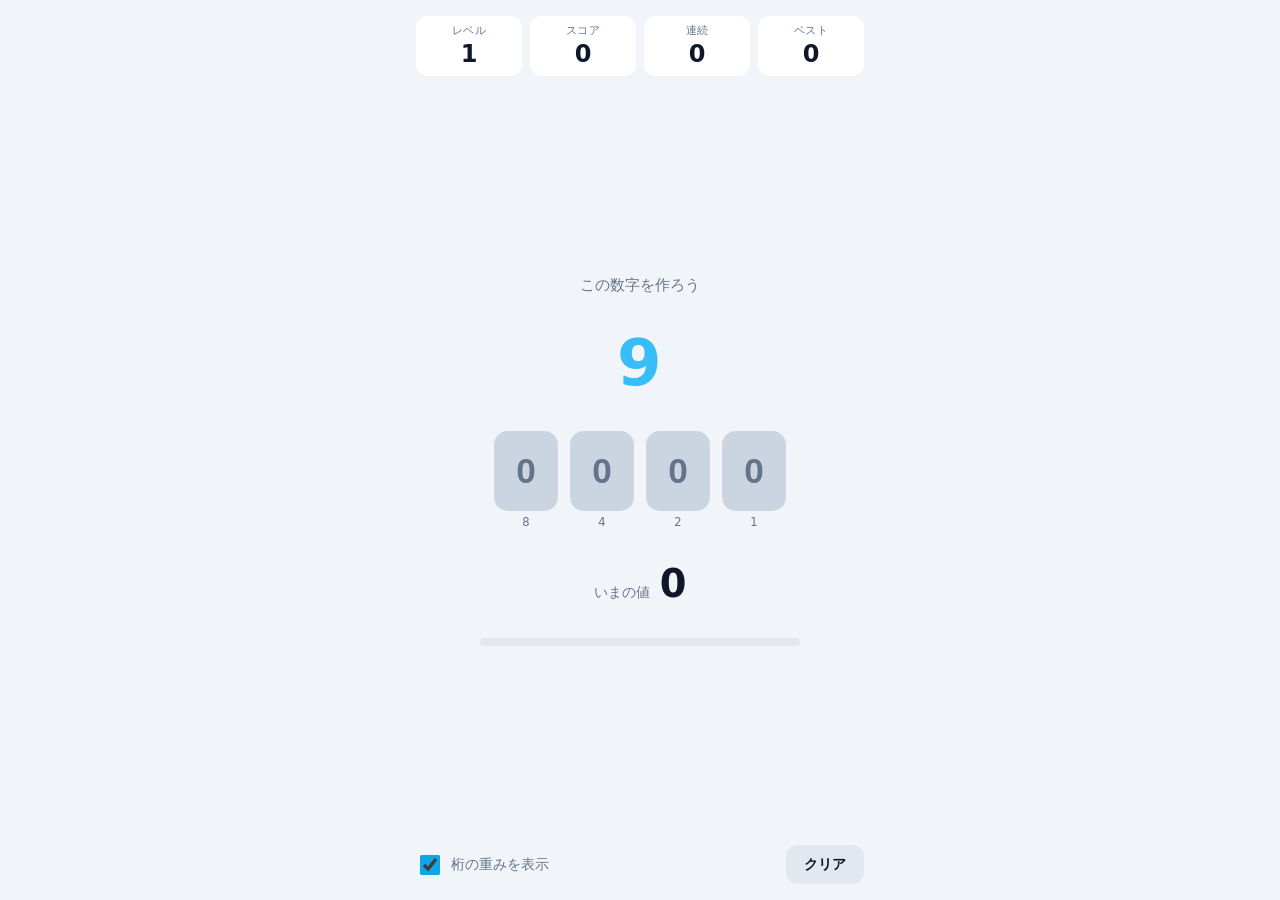
==== index.html @ e99caa3b "Add binary/hex learning puzzle game (MVP) Build-type PWA where players tap bits to build a line matc" ====
<!DOCTYPE html>
<html lang="ja">
  <head>
    <meta charset="UTF-8" />
    <meta name="viewport" content="width=device-width, initial-scale=1, viewport-fit=cover" />
    <meta name="theme-color" content="#0f172a" />
    <meta
      name="description"
      content="二進数・16進数を手を動かして学べるパズルゲーム。ビットをタップしてお題の数字を作ろう。"
    />
    <title>ビットビルダー | 2進数・16進数パズル</title>
    <link rel="manifest" href="manifest.webmanifest" />
    <link rel="icon" href="icons/icon.svg" type="image/svg+xml" />
    <link rel="apple-touch-icon" href="icons/icon-192.png" />
    <link rel="stylesheet" href="css/styles.css" />
  </head>
  <body>
    <div class="app">
      <header class="hud">
        <div class="hud__item">
          <span class="hud__label">レベル</span>
          <span class="hud__value" id="level">1</span>
        </div>
        <div class="hud__item">
          <span class="hud__label">スコア</span>
          <span class="hud__value" id="score">0</span>
        </div>
        <div class="hud__item">
          <span class="hud__label">連続</span>
          <span class="hud__value" id="streak">0</span>
        </div>
        <div class="hud__item">
          <span class="hud__label">ベスト</span>
          <span class="hud__value" id="best">0</span>
        </div>
      </header>

      <main class="board">
        <p class="board__prompt">この数字を作ろう</p>
        <div class="target" id="target" aria-live="polite">0</div>

        <div class="bits" id="bits" role="group" aria-label="ビット列"></div>

        <div class="current" aria-live="polite">
          <span class="current__label">いまの値</span>
          <span class="current__value" id="current">0</span>
        </div>

        <div class="progress">
          <div class="progress__bar" id="progress"></div>
        </div>
      </main>

      <footer class="controls">
        <label class="toggle">
          <input type="checkbox" id="weightsToggle" checked />
          <span>桁の重みを表示</span>
        </label>
        <button class="btn" id="clearBtn" type="button">クリア</button>
      </footer>
    </div>

    <div class="flash" id="flash" aria-hidden="true"></div>

    <script type="module" src="js/game.js"></script>
    <script type="module" src="js/pwa.js"></script>
  </body>
</html>
---- css/styles.css ----
:root {
  --bg: #0f172a;
  --panel: #1e293b;
  --panel-2: #334155;
  --text: #e2e8f0;
  --muted: #94a3b8;
  --accent: #38bdf8;
  --accent-strong: #0ea5e9;
  --on: #facc15; /* ビット=1 のセル */
  --on-text: #1e293b;
  --off: #334155; /* ビット=0 のセル */
  --success: #22c55e;
  --radius: 16px;
}

@media (prefers-color-scheme: light) {
  :root {
    --bg: #f1f5f9;
    --panel: #ffffff;
    --panel-2: #e2e8f0;
    --text: #0f172a;
    --muted: #64748b;
    --off: #cbd5e1;
    --on: #f59e0b;
    --on-text: #ffffff;
  }
}

* {
  box-sizing: border-box;
  -webkit-tap-highlight-color: transparent;
}

html,
body {
  margin: 0;
  height: 100%;
}

body {
  font-family: system-ui, -apple-system, "Segoe UI", Roboto, "Helvetica Neue", sans-serif;
  background: var(--bg);
  color: var(--text);
  display: flex;
  justify-content: center;
  overflow: hidden;
}

.app {
  width: min(100%, 480px);
  height: 100dvh;
  padding: env(safe-area-inset-top) 16px env(safe-area-inset-bottom);
  display: flex;
  flex-direction: column;
  gap: clamp(12px, 3vh, 24px);
}

/* --- HUD --- */
.hud {
  display: grid;
  grid-template-columns: repeat(4, 1fr);
  gap: 8px;
  padding-top: 16px;
}

.hud__item {
  background: var(--panel);
  border-radius: 12px;
  padding: 8px 6px;
  text-align: center;
  display: flex;
  flex-direction: column;
  gap: 2px;
}

.hud__label {
  font-size: 0.68rem;
  color: var(--muted);
  letter-spacing: 0.02em;
}

.hud__value {
  font-size: clamp(1.1rem, 5vw, 1.5rem);
  font-weight: 700;
  font-variant-numeric: tabular-nums;
}

/* --- Board --- */
.board {
  flex: 1;
  display: flex;
  flex-direction: column;
  align-items: center;
  justify-content: center;
  gap: clamp(16px, 4vh, 32px);
}

.board__prompt {
  margin: 0;
  color: var(--muted);
  font-size: 0.95rem;
}

.target {
  font-size: clamp(2.4rem, 14vw, 4rem);
  font-weight: 800;
  font-variant-numeric: tabular-nums;
  letter-spacing: 0.02em;
  color: var(--accent);
  text-align: center;
  line-height: 1.1;
}

/* --- Bits --- */
.bits {
  display: flex;
  flex-direction: row; /* 縦出題は column に切り替えるだけで対応可能 */
  flex-wrap: wrap;
  justify-content: center;
  gap: clamp(6px, 2vw, 12px);
}

.bit {
  display: flex;
  flex-direction: column;
  align-items: center;
  gap: 4px;
}

.bit__cell {
  width: clamp(44px, 15vw, 64px);
  height: clamp(56px, 18vw, 80px);
  border: none;
  border-radius: 14px;
  background: var(--off);
  color: var(--muted);
  font-size: clamp(1.5rem, 7vw, 2.2rem);
  font-weight: 800;
  cursor: pointer;
  transition:
    transform 0.08s ease,
    background 0.15s ease,
    color 0.15s ease;
  font-variant-numeric: tabular-nums;
}

.bit__cell:active {
  transform: scale(0.92);
}

.bit__cell[data-on="1"] {
  background: var(--on);
  color: var(--on-text);
  box-shadow: 0 0 0 2px color-mix(in srgb, var(--on) 60%, transparent);
}

.bit__weight {
  font-size: 0.72rem;
  color: var(--muted);
  font-variant-numeric: tabular-nums;
  transition: opacity 0.15s ease;
}

.bits.hide-weights .bit__weight {
  opacity: 0;
}

.bit__cell.win {
  animation: pop 0.4s ease;
  background: var(--success);
  color: #fff;
  box-shadow: 0 0 0 2px color-mix(in srgb, var(--success) 70%, transparent);
}

@keyframes pop {
  0% {
    transform: scale(1);
  }
  40% {
    transform: scale(1.15);
  }
  100% {
    transform: scale(1);
  }
}

/* --- Current value --- */
.current {
  display: flex;
  align-items: baseline;
  gap: 10px;
}

.current__label {
  color: var(--muted);
  font-size: 0.9rem;
}

.current__value {
  font-size: clamp(1.6rem, 8vw, 2.4rem);
  font-weight: 800;
  font-variant-numeric: tabular-nums;
  transition: color 0.15s ease;
}

.current__value.match {
  color: var(--success);
}

/* --- Progress --- */
.progress {
  width: min(80%, 320px);
  height: 8px;
  background: var(--panel-2);
  border-radius: 999px;
  overflow: hidden;
}

.progress__bar {
  height: 100%;
  width: 0%;
  background: linear-gradient(90deg, var(--accent), var(--accent-strong));
  transition: width 0.3s ease;
}

/* --- Controls --- */
.controls {
  display: flex;
  align-items: center;
  justify-content: space-between;
  gap: 12px;
  padding-bottom: 16px;
}

.toggle {
  display: flex;
  align-items: center;
  gap: 8px;
  color: var(--muted);
  font-size: 0.85rem;
  cursor: pointer;
}

.toggle input {
  width: 20px;
  height: 20px;
  accent-color: var(--accent-strong);
}

.btn {
  background: var(--panel-2);
  color: var(--text);
  border: none;
  border-radius: 12px;
  padding: 10px 18px;
  font-size: 0.9rem;
  font-weight: 600;
  cursor: pointer;
}

.btn:active {
  transform: scale(0.96);
}

/* --- Flash (level up / feedback) --- */
.flash {
  position: fixed;
  inset: 0;
  display: flex;
  align-items: center;
  justify-content: center;
  font-size: clamp(1.5rem, 9vw, 3rem);
  font-weight: 800;
  color: var(--success);
  pointer-events: none;
  opacity: 0;
  text-shadow: 0 2px 20px rgba(0, 0, 0, 0.4);
}

.flash.show {
  animation: flashUp 1s ease;
}

@keyframes flashUp {
  0% {
    opacity: 0;
    transform: scale(0.7);
  }
  30% {
    opacity: 1;
    transform: scale(1);
  }
  70% {
    opacity: 1;
    transform: scale(1);
  }
  100% {
    opacity: 0;
    transform: scale(1.1);
  }
}

@media (prefers-reduced-motion: reduce) {
  .bit__cell,
  .current__value,
  .progress__bar,
  .flash.show,
  .bit__cell.win {
    transition: none;
    animation: none;
  }
}
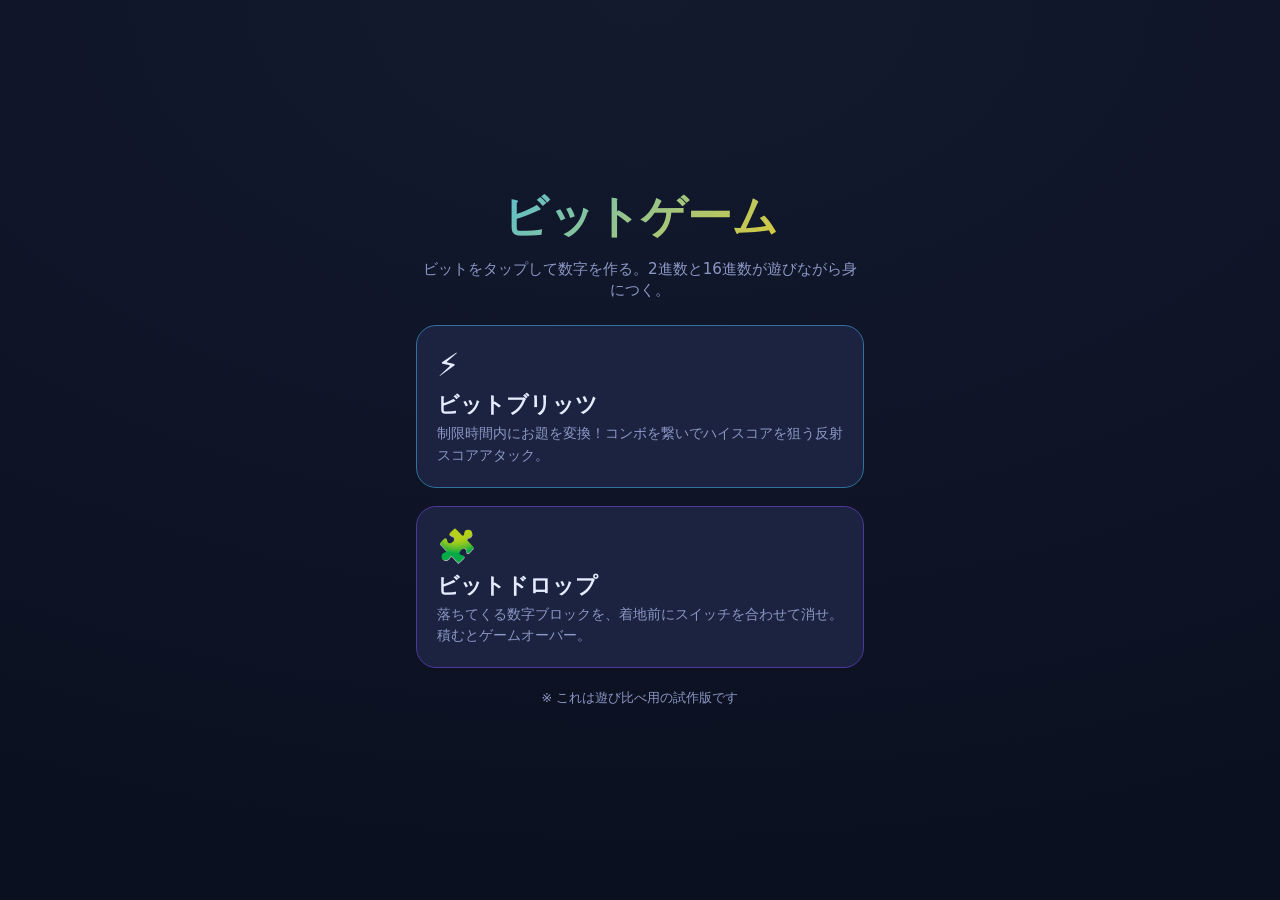
==== commit e38cefa7: "Pivot to fun mini-games: Bit Blitz + Bit Drop prototypes Replace the plain build-type MVP with two p" ====
--- a/index.html
+++ b/index.html
@@ -3,66 +3,39 @@
   <head>
     <meta charset="UTF-8" />
     <meta name="viewport" content="width=device-width, initial-scale=1, viewport-fit=cover" />
-    <meta name="theme-color" content="#0f172a" />
-    <meta
-      name="description"
-      content="二進数・16進数を手を動かして学べるパズルゲーム。ビットをタップしてお題の数字を作ろう。"
-    />
-    <title>ビットビルダー | 2進数・16進数パズル</title>
-    <link rel="manifest" href="manifest.webmanifest" />
+    <meta name="theme-color" content="#0b1020" />
+    <meta name="description" content="2進数・16進数を楽しく学ぶミニゲーム集。ビットをタップして数字を作ろう。" />
+    <title>ビットゲーム | 2進数・16進数で遊ぶ</title>
     <link rel="icon" href="icons/icon.svg" type="image/svg+xml" />
     <link rel="apple-touch-icon" href="icons/icon-192.png" />
     <link rel="stylesheet" href="css/styles.css" />
   </head>
   <body>
     <div class="app">
-      <header class="hud">
-        <div class="hud__item">
-          <span class="hud__label">レベル</span>
-          <span class="hud__value" id="level">1</span>
-        </div>
-        <div class="hud__item">
-          <span class="hud__label">スコア</span>
-          <span class="hud__value" id="score">0</span>
-        </div>
-        <div class="hud__item">
-          <span class="hud__label">連続</span>
-          <span class="hud__value" id="streak">0</span>
-        </div>
-        <div class="hud__item">
-          <span class="hud__label">ベスト</span>
-          <span class="hud__value" id="best">0</span>
-        </div>
-      </header>
+      <main class="menu">
+        <h1 class="menu__title">ビットゲーム</h1>
+        <p class="menu__sub">ビットをタップして数字を作る。2進数と16進数が遊びながら身につく。</p>
 
-      <main class="board">
-        <p class="board__prompt">この数字を作ろう</p>
-        <div class="target" id="target" aria-live="polite">0</div>
+        <a class="card card--a" href="blitz.html">
+          <div class="card__emoji">⚡</div>
+          <div class="card__name">ビットブリッツ</div>
+          <div class="card__desc">
+            制限時間内にお題を変換！コンボを繋いでハイスコアを狙う反射スコアアタック。
+          </div>
+        </a>
 
-        <div class="bits" id="bits" role="group" aria-label="ビット列"></div>
+        <a class="card card--b" href="drop.html">
+          <div class="card__emoji">🧩</div>
+          <div class="card__name">ビットドロップ</div>
+          <div class="card__desc">
+            落ちてくる数字ブロックを、着地前にスイッチを合わせて消せ。積むとゲームオーバー。
+          </div>
+        </a>
 
-        <div class="current" aria-live="polite">
-          <span class="current__label">いまの値</span>
-          <span class="current__value" id="current">0</span>
-        </div>
-
-        <div class="progress">
-          <div class="progress__bar" id="progress"></div>
-        </div>
+        <p class="menu__sub" style="margin-top: 4px; font-size: 0.8rem">
+          ※ これは遊び比べ用の試作版です
+        </p>
       </main>
-
-      <footer class="controls">
-        <label class="toggle">
-          <input type="checkbox" id="weightsToggle" checked />
-          <span>桁の重みを表示</span>
-        </label>
-        <button class="btn" id="clearBtn" type="button">クリア</button>
-      </footer>
     </div>
-
-    <div class="flash" id="flash" aria-hidden="true"></div>
-
-    <script type="module" src="js/game.js"></script>
-    <script type="module" src="js/pwa.js"></script>
   </body>
 </html>
--- a/css/styles.css
+++ b/css/styles.css
@@ -1,29 +1,18 @@
 :root {
-  --bg: #0f172a;
-  --panel: #1e293b;
-  --panel-2: #334155;
-  --text: #e2e8f0;
-  --muted: #94a3b8;
+  --bg: #0b1020;
+  --bg-2: #131a2e;
+  --panel: #1b2340;
+  --panel-2: #2a3358;
+  --text: #e6ecff;
+  --muted: #8b97c4;
   --accent: #38bdf8;
-  --accent-strong: #0ea5e9;
-  --on: #facc15; /* ビット=1 のセル */
-  --on-text: #1e293b;
-  --off: #334155; /* ビット=0 のセル */
+  --accent-2: #7c3aed;
+  --on: #facc15; /* ビット=1 */
+  --on-text: #1a1730;
+  --off: #2a3358; /* ビット=0 */
   --success: #22c55e;
-  --radius: 16px;
-}
-
-@media (prefers-color-scheme: light) {
-  :root {
-    --bg: #f1f5f9;
-    --panel: #ffffff;
-    --panel-2: #e2e8f0;
-    --text: #0f172a;
-    --muted: #64748b;
-    --off: #cbd5e1;
-    --on: #f59e0b;
-    --on-text: #ffffff;
-  }
+  --danger: #ef4444;
+  --combo: #fb7185;
 }
 
 * {
@@ -38,9 +27,9 @@
 }
 
 body {
-  font-family: system-ui, -apple-system, "Segoe UI", Roboto, "Helvetica Neue", sans-serif;
-  background: var(--bg);
+  font-family: system-ui, -apple-system, "Segoe UI", Roboto, sans-serif;
   color: var(--text);
+  background: radial-gradient(120% 100% at 50% 0%, var(--bg-2), var(--bg));
   display: flex;
   justify-content: center;
   overflow: hidden;
@@ -52,110 +41,61 @@
   padding: env(safe-area-inset-top) 16px env(safe-area-inset-bottom);
   display: flex;
   flex-direction: column;
-  gap: clamp(12px, 3vh, 24px);
-}
-
-/* --- HUD --- */
-.hud {
-  display: grid;
-  grid-template-columns: repeat(4, 1fr);
-  gap: 8px;
-  padding-top: 16px;
-}
-
-.hud__item {
-  background: var(--panel);
-  border-radius: 12px;
-  padding: 8px 6px;
-  text-align: center;
-  display: flex;
-  flex-direction: column;
-  gap: 2px;
-}
-
-.hud__label {
-  font-size: 0.68rem;
-  color: var(--muted);
-  letter-spacing: 0.02em;
-}
-
-.hud__value {
-  font-size: clamp(1.1rem, 5vw, 1.5rem);
-  font-weight: 700;
-  font-variant-numeric: tabular-nums;
-}
-
-/* --- Board --- */
-.board {
-  flex: 1;
+}
+
+/* ============ 共通:ビットセル ============ */
+.bits {
+  display: flex;
+  flex-direction: row;
+  flex-wrap: wrap;
+  justify-content: center;
+  gap: clamp(8px, 3vw, 14px);
+}
+
+.bit {
   display: flex;
   flex-direction: column;
   align-items: center;
-  justify-content: center;
-  gap: clamp(16px, 4vh, 32px);
-}
-
-.board__prompt {
-  margin: 0;
-  color: var(--muted);
-  font-size: 0.95rem;
-}
-
-.target {
-  font-size: clamp(2.4rem, 14vw, 4rem);
-  font-weight: 800;
-  font-variant-numeric: tabular-nums;
-  letter-spacing: 0.02em;
-  color: var(--accent);
-  text-align: center;
-  line-height: 1.1;
-}
-
-/* --- Bits --- */
-.bits {
-  display: flex;
-  flex-direction: row; /* 縦出題は column に切り替えるだけで対応可能 */
-  flex-wrap: wrap;
-  justify-content: center;
-  gap: clamp(6px, 2vw, 12px);
-}
-
-.bit {
-  display: flex;
-  flex-direction: column;
-  align-items: center;
-  gap: 4px;
+  gap: 5px;
 }
 
 .bit__cell {
-  width: clamp(44px, 15vw, 64px);
-  height: clamp(56px, 18vw, 80px);
+  width: clamp(56px, 18vw, 72px);
+  height: clamp(68px, 22vw, 88px);
   border: none;
-  border-radius: 14px;
+  border-radius: 16px;
   background: var(--off);
   color: var(--muted);
-  font-size: clamp(1.5rem, 7vw, 2.2rem);
+  font-size: clamp(1.7rem, 8vw, 2.4rem);
   font-weight: 800;
   cursor: pointer;
+  font-variant-numeric: tabular-nums;
   transition:
     transform 0.08s ease,
     background 0.15s ease,
-    color 0.15s ease;
-  font-variant-numeric: tabular-nums;
+    color 0.15s ease,
+    box-shadow 0.15s ease;
 }
 
 .bit__cell:active {
-  transform: scale(0.92);
+  transform: scale(0.9);
 }
 
 .bit__cell[data-on="1"] {
   background: var(--on);
   color: var(--on-text);
-  box-shadow: 0 0 0 2px color-mix(in srgb, var(--on) 60%, transparent);
+  box-shadow:
+    0 0 0 2px color-mix(in srgb, var(--on) 55%, transparent),
+    0 6px 22px color-mix(in srgb, var(--on) 40%, transparent);
+}
+
+.bit__cell:disabled {
+  opacity: 0.55;
+  cursor: default;
 }
 
 .bit__weight {
-  font-size: 0.72rem;
+  font-size: 0.74rem;
   color: var(--muted);
   font-variant-numeric: tabular-nums;
   transition: opacity 0.15s ease;
@@ -166,70 +106,140 @@
 }
 
 .bit__cell.win {
-  animation: pop 0.4s ease;
+  animation: pop 0.45s ease;
   background: var(--success);
   color: #fff;
-  box-shadow: 0 0 0 2px color-mix(in srgb, var(--success) 70%, transparent);
+  box-shadow: 0 0 0 3px color-mix(in srgb, var(--success) 70%, transparent);
 }
 
 @keyframes pop {
-  0% {
-    transform: scale(1);
-  }
-  40% {
-    transform: scale(1.15);
-  }
-  100% {
-    transform: scale(1);
-  }
-}
-
-/* --- Current value --- */
+  0% { transform: scale(1); }
+  40% { transform: scale(1.18); }
+  100% { transform: scale(1); }
+}
+
+/* ============ 共通:HUD ============ */
+.hud {
+  display: flex;
+  align-items: center;
+  justify-content: space-between;
+  gap: 10px;
+  padding: 14px 4px 6px;
+}
+
+.hud__block {
+  display: flex;
+  flex-direction: column;
+  gap: 1px;
+}
+
+.hud__label {
+  font-size: 0.66rem;
+  color: var(--muted);
+  letter-spacing: 0.04em;
+}
+
+.hud__value {
+  font-size: clamp(1.2rem, 6vw, 1.6rem);
+  font-weight: 800;
+  font-variant-numeric: tabular-nums;
+}
+
+.lives {
+  font-size: 1.2rem;
+  letter-spacing: 2px;
+}
+
+.combo {
+  color: var(--combo);
+  font-weight: 900;
+  font-size: clamp(1.1rem, 5.5vw, 1.5rem);
+  transition: transform 0.12s ease;
+}
+
+.combo.bump {
+  animation: comboBump 0.25s ease;
+}
+
+@keyframes comboBump {
+  0% { transform: scale(1); }
+  50% { transform: scale(1.35) rotate(-3deg); }
+  100% { transform: scale(1); }
+}
+
+/* ============ 共通:お題・現在値 ============ */
+.prompt {
+  color: var(--muted);
+  font-size: 0.9rem;
+  text-align: center;
+  margin: 0 0 6px;
+}
+
+.target {
+  text-align: center;
+  font-weight: 900;
+  font-variant-numeric: tabular-nums;
+  font-size: clamp(2.6rem, 15vw, 4.2rem);
+  line-height: 1.05;
+  color: var(--accent);
+  text-shadow: 0 4px 30px color-mix(in srgb, var(--accent) 40%, transparent);
+}
+
+.target__base {
+  display: inline-block;
+  font-size: 0.9rem;
+  font-weight: 700;
+  color: var(--muted);
+  background: var(--panel);
+  border-radius: 999px;
+  padding: 2px 10px;
+  margin-bottom: 8px;
+}
+
 .current {
-  display: flex;
-  align-items: baseline;
-  gap: 10px;
-}
-
-.current__label {
-  color: var(--muted);
-  font-size: 0.9rem;
-}
-
-.current__value {
-  font-size: clamp(1.6rem, 8vw, 2.4rem);
-  font-weight: 800;
-  font-variant-numeric: tabular-nums;
-  transition: color 0.15s ease;
-}
-
-.current__value.match {
+  text-align: center;
+  font-size: clamp(1.1rem, 5vw, 1.4rem);
+  color: var(--muted);
+  font-variant-numeric: tabular-nums;
+}
+
+.current b {
+  color: var(--text);
+  font-size: 1.3em;
+}
+
+.current.match b {
   color: var(--success);
 }
 
-/* --- Progress --- */
-.progress {
-  width: min(80%, 320px);
-  height: 8px;
-  background: var(--panel-2);
+/* ============ 共通:時間バー ============ */
+.timebar {
+  width: 100%;
+  height: 12px;
+  background: var(--panel);
   border-radius: 999px;
   overflow: hidden;
-}
-
-.progress__bar {
+  margin-top: 6px;
+}
+
+.timebar__fill {
   height: 100%;
-  width: 0%;
-  background: linear-gradient(90deg, var(--accent), var(--accent-strong));
-  transition: width 0.3s ease;
-}
-
-/* --- Controls --- */
+  width: 100%;
+  background: linear-gradient(90deg, var(--success), var(--accent));
+  transform-origin: left;
+}
+
+.timebar__fill.low {
+  background: linear-gradient(90deg, var(--danger), var(--combo));
+}
+
+/* ============ 共通:ボタン/トグル ============ */
 .controls {
   display: flex;
   align-items: center;
   justify-content: space-between;
   gap: 12px;
-  padding-bottom: 16px;
+  padding: 10px 4px 16px;
 }
 
 .toggle {
@@ -237,14 +247,14 @@
   align-items: center;
   gap: 8px;
   color: var(--muted);
-  font-size: 0.85rem;
+  font-size: 0.82rem;
   cursor: pointer;
 }
 
 .toggle input {
   width: 20px;
   height: 20px;
-  accent-color: var(--accent-strong);
+  accent-color: var(--accent);
 }
 
 .btn {
@@ -254,59 +264,257 @@
   border-radius: 12px;
   padding: 10px 18px;
   font-size: 0.9rem;
-  font-weight: 600;
+  font-weight: 700;
   cursor: pointer;
+}
+
+.btn--primary {
+  background: linear-gradient(135deg, var(--accent), var(--accent-2));
+  color: #fff;
 }
 
 .btn:active {
   transform: scale(0.96);
 }
 
-/* --- Flash (level up / feedback) --- */
-.flash {
+.link {
+  color: var(--muted);
+  text-decoration: none;
+  font-size: 0.85rem;
+}
+
+/* ============ 画面フラッシュ ============ */
+.screenflash {
   position: fixed;
   inset: 0;
-  display: flex;
+  pointer-events: none;
+  opacity: 0;
+  z-index: 50;
+}
+
+.screenflash.on {
+  animation: sf 0.22s ease;
+}
+
+.screenflash.win {
+  background: radial-gradient(circle at 50% 60%, color-mix(in srgb, var(--success) 40%, transparent), transparent 70%);
+}
+
+.screenflash.bad {
+  background: radial-gradient(circle at 50% 60%, color-mix(in srgb, var(--danger) 45%, transparent), transparent 70%);
+}
+
+@keyframes sf {
+  0% { opacity: 0; }
+  30% { opacity: 1; }
+  100% { opacity: 0; }
+}
+
+/* ============ オーバーレイ(カウントダウン/リザルト) ============ */
+.overlay {
+  position: fixed;
+  inset: 0;
+  z-index: 60;
+  display: flex;
+  flex-direction: column;
   align-items: center;
   justify-content: center;
-  font-size: clamp(1.5rem, 9vw, 3rem);
+  gap: 18px;
+  background: color-mix(in srgb, var(--bg) 82%, transparent);
+  backdrop-filter: blur(4px);
+  text-align: center;
+  padding: 24px;
+}
+
+.overlay[hidden] {
+  display: none;
+}
+
+.overlay__big {
+  font-size: clamp(3rem, 20vw, 6rem);
+  font-weight: 900;
+  color: var(--accent);
+}
+
+.overlay__title {
+  font-size: 1.6rem;
+  font-weight: 900;
+}
+
+.overlay__stat {
+  font-size: 1.1rem;
+  color: var(--muted);
+}
+
+.overlay__stat b {
+  color: var(--text);
+  font-size: 1.5em;
+}
+
+/* ============ メニュー(index) ============ */
+.menu {
+  flex: 1;
+  display: flex;
+  flex-direction: column;
+  justify-content: center;
+  gap: 18px;
+}
+
+.menu__title {
+  text-align: center;
+  font-size: clamp(2rem, 10vw, 2.8rem);
+  font-weight: 900;
+  margin: 0;
+  background: linear-gradient(135deg, var(--accent), var(--on));
+  -webkit-background-clip: text;
+  background-clip: text;
+  color: transparent;
+}
+
+.menu__sub {
+  text-align: center;
+  color: var(--muted);
+  margin: -6px 0 6px;
+  font-size: 0.95rem;
+}
+
+.card {
+  display: block;
+  text-decoration: none;
+  color: inherit;
+  background: var(--panel);
+  border-radius: 20px;
+  padding: 20px;
+  border: 1px solid var(--panel-2);
+  transition: transform 0.1s ease, border-color 0.15s ease;
+}
+
+.card:active {
+  transform: scale(0.98);
+}
+
+.card__emoji {
+  font-size: 2rem;
+}
+
+.card__name {
+  font-size: 1.35rem;
+  font-weight: 900;
+  margin: 6px 0 4px;
+}
+
+.card__desc {
+  color: var(--muted);
+  font-size: 0.9rem;
+  line-height: 1.5;
+}
+
+.card--a {
+  border-color: color-mix(in srgb, var(--accent) 45%, var(--panel-2));
+}
+
+.card--b {
+  border-color: color-mix(in srgb, var(--accent-2) 45%, var(--panel-2));
+}
+
+/* ============ Drop 専用 ============ */
+.field {
+  position: relative;
+  flex: 1;
+  margin: 8px 0;
+  border-radius: 16px;
+  background: linear-gradient(180deg, color-mix(in srgb, var(--panel) 40%, transparent), transparent);
+  overflow: hidden;
+}
+
+.field.shake {
+  animation: shake 0.3s ease;
+}
+
+@keyframes shake {
+  0%, 100% { transform: translateX(0); }
+  25% { transform: translateX(-6px); }
+  75% { transform: translateX(6px); }
+}
+
+.danger-line {
+  position: absolute;
+  left: 0;
+  right: 0;
+  border-top: 2px dashed var(--danger);
+  color: var(--danger);
+  font-size: 0.68rem;
   font-weight: 800;
-  color: var(--success);
-  pointer-events: none;
-  opacity: 0;
-  text-shadow: 0 2px 20px rgba(0, 0, 0, 0.4);
-}
-
-.flash.show {
-  animation: flashUp 1s ease;
-}
-
-@keyframes flashUp {
-  0% {
-    opacity: 0;
-    transform: scale(0.7);
+  letter-spacing: 0.15em;
+  text-align: center;
+}
+
+.danger-line span {
+  background: var(--bg);
+  padding: 0 8px;
+  position: relative;
+  top: -0.6em;
+}
+
+.block {
+  position: absolute;
+  left: 50%;
+  transform: translateX(-50%);
+  min-width: 70px;
+  padding: 12px 16px;
+  border-radius: 14px;
+  background: linear-gradient(135deg, var(--accent), var(--accent-2));
+  color: #fff;
+  font-weight: 900;
+  font-size: 1.6rem;
+  font-variant-numeric: tabular-nums;
+  text-align: center;
+  box-shadow: 0 8px 24px color-mix(in srgb, var(--accent) 40%, transparent);
+}
+
+.block.clear {
+  animation: shatter 0.3s ease forwards;
+}
+
+@keyframes shatter {
+  0% { transform: translateX(-50%) scale(1); opacity: 1; }
+  100% { transform: translateX(-50%) scale(1.6); opacity: 0; }
+}
+
+.stack {
+  position: absolute;
+  left: 0;
+  right: 0;
+  bottom: 0;
+  display: flex;
+  flex-direction: column-reverse;
+  align-items: center;
+  gap: 3px;
+  padding-bottom: 3px;
+}
+
+.stack__row {
+  width: 78%;
+  height: 22px;
+  border-radius: 6px;
+  background: var(--panel-2);
+  border: 1px solid color-mix(in srgb, var(--danger) 30%, var(--panel-2));
+}
+
+.next {
+  font-size: 0.85rem;
+  color: var(--muted);
+}
+
+.next b {
+  color: var(--text);
+  font-size: 1.2em;
+  font-variant-numeric: tabular-nums;
+}
+
+@media (prefers-reduced-motion: reduce) {
+  * {
+    animation-duration: 0.001s !important;
+    transition-duration: 0.001s !important;
   }
-  30% {
-    opacity: 1;
-    transform: scale(1);
-  }
-  70% {
-    opacity: 1;
-    transform: scale(1);
-  }
-  100% {
-    opacity: 0;
-    transform: scale(1.1);
-  }
-}
-
-@media (prefers-reduced-motion: reduce) {
-  .bit__cell,
-  .current__value,
-  .progress__bar,
-  .flash.show,
-  .bit__cell.win {
-    transition: none;
-    animation: none;
-  }
-}
+}
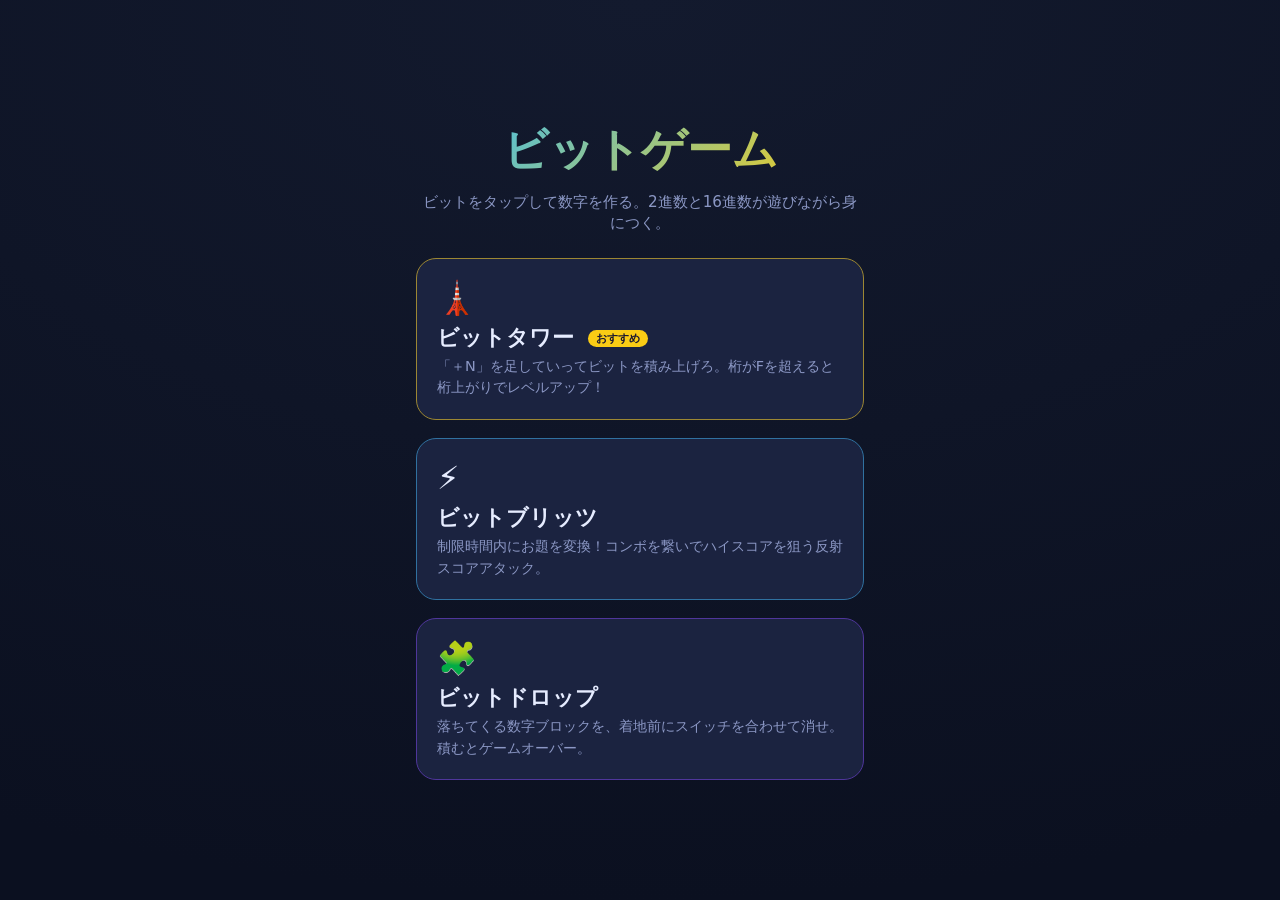
==== commit bd62642a: "Add Bit Tower (carry-climb) as the featured game + restore PWA Bit Tower is the main mode: an add-an" ====
--- a/index.html
+++ b/index.html
@@ -6,6 +6,7 @@
     <meta name="theme-color" content="#0b1020" />
     <meta name="description" content="2進数・16進数を楽しく学ぶミニゲーム集。ビットをタップして数字を作ろう。" />
     <title>ビットゲーム | 2進数・16進数で遊ぶ</title>
+    <link rel="manifest" href="manifest.webmanifest" />
     <link rel="icon" href="icons/icon.svg" type="image/svg+xml" />
     <link rel="apple-touch-icon" href="icons/icon-192.png" />
     <link rel="stylesheet" href="css/styles.css" />
@@ -16,7 +17,15 @@
         <h1 class="menu__title">ビットゲーム</h1>
         <p class="menu__sub">ビットをタップして数字を作る。2進数と16進数が遊びながら身につく。</p>
 
-        <a class="card card--a" href="blitz.html">
+        <a class="card card--a" href="tower.html">
+          <div class="card__emoji">🗼</div>
+          <div class="card__name">ビットタワー <span class="badge">おすすめ</span></div>
+          <div class="card__desc">
+            「＋N」を足していってビットを積み上げろ。桁がFを超えると桁上がりでレベルアップ！
+          </div>
+        </a>
+
+        <a class="card card--b" href="blitz.html">
           <div class="card__emoji">⚡</div>
           <div class="card__name">ビットブリッツ</div>
           <div class="card__desc">
@@ -24,18 +33,16 @@
           </div>
         </a>
 
-        <a class="card card--b" href="drop.html">
+        <a class="card card--c" href="drop.html">
           <div class="card__emoji">🧩</div>
           <div class="card__name">ビットドロップ</div>
           <div class="card__desc">
             落ちてくる数字ブロックを、着地前にスイッチを合わせて消せ。積むとゲームオーバー。
           </div>
         </a>
-
-        <p class="menu__sub" style="margin-top: 4px; font-size: 0.8rem">
-          ※ これは遊び比べ用の試作版です
-        </p>
       </main>
     </div>
+
+    <script type="module" src="js/pwa.js"></script>
   </body>
 </html>
--- a/css/styles.css
+++ b/css/styles.css
@@ -410,11 +410,26 @@
 }
 
 .card--a {
+  border-color: color-mix(in srgb, var(--on) 55%, var(--panel-2));
+}
+
+.card--b {
   border-color: color-mix(in srgb, var(--accent) 45%, var(--panel-2));
 }
 
-.card--b {
+.card--c {
   border-color: color-mix(in srgb, var(--accent-2) 45%, var(--panel-2));
+}
+
+.badge {
+  font-size: 0.7rem;
+  font-weight: 800;
+  color: var(--on-text);
+  background: var(--on);
+  border-radius: 999px;
+  padding: 2px 8px;
+  vertical-align: middle;
+  margin-left: 6px;
 }
 
 /* ============ Drop 専用 ============ */
@@ -512,6 +527,99 @@
   font-variant-numeric: tabular-nums;
 }
 
+/* ============ Tower 専用 ============ */
+.tower {
+  flex: 1;
+  display: flex;
+  flex-direction: column;
+  align-items: center;
+  justify-content: center;
+  gap: clamp(12px, 3vh, 22px);
+}
+
+.tower__total {
+  text-align: center;
+}
+
+.hexview {
+  font-weight: 900;
+  font-variant-numeric: tabular-nums;
+  line-height: 1;
+  display: inline-flex;
+  align-items: baseline;
+}
+
+.hex__prefix {
+  font-size: clamp(1.6rem, 8vw, 2.4rem);
+  color: var(--muted);
+}
+
+.hex__last {
+  font-size: clamp(2.8rem, 16vw, 4.6rem);
+  color: var(--on);
+  text-shadow: 0 4px 30px color-mix(in srgb, var(--on) 45%, transparent);
+  padding: 0 0.12em;
+  border-radius: 12px;
+}
+
+.hexview.carry .hex__last {
+  animation: carryPop 0.6s ease;
+}
+
+@keyframes carryPop {
+  0% { transform: translateY(0) scale(1); }
+  40% { transform: translateY(-10px) scale(1.3); color: var(--success); }
+  100% { transform: translateY(0) scale(1); }
+}
+
+.decview {
+  margin-top: 6px;
+  color: var(--muted);
+  font-size: 1rem;
+  font-variant-numeric: tabular-nums;
+}
+
+.addrow {
+  display: flex;
+  justify-content: center;
+}
+
+.addchip {
+  font-size: clamp(1.6rem, 8vw, 2.2rem);
+  font-weight: 900;
+  color: #fff;
+  background: linear-gradient(135deg, var(--accent), var(--accent-2));
+  border-radius: 14px;
+  padding: 6px 20px;
+  box-shadow: 0 6px 22px color-mix(in srgb, var(--accent) 40%, transparent);
+}
+
+.bigmsg {
+  position: fixed;
+  inset: 0;
+  z-index: 55;
+  display: flex;
+  align-items: center;
+  justify-content: center;
+  pointer-events: none;
+  font-size: clamp(1.6rem, 9vw, 2.8rem);
+  font-weight: 900;
+  color: var(--success);
+  opacity: 0;
+  text-shadow: 0 4px 24px rgba(0, 0, 0, 0.5);
+}
+
+.bigmsg.show {
+  animation: bigmsg 0.9s ease;
+}
+
+@keyframes bigmsg {
+  0% { opacity: 0; transform: scale(0.6) translateY(20px); }
+  30% { opacity: 1; transform: scale(1.1) translateY(0); }
+  70% { opacity: 1; transform: scale(1); }
+  100% { opacity: 0; transform: scale(1) translateY(-24px); }
+}
+
 @media (prefers-reduced-motion: reduce) {
   * {
     animation-duration: 0.001s !important;
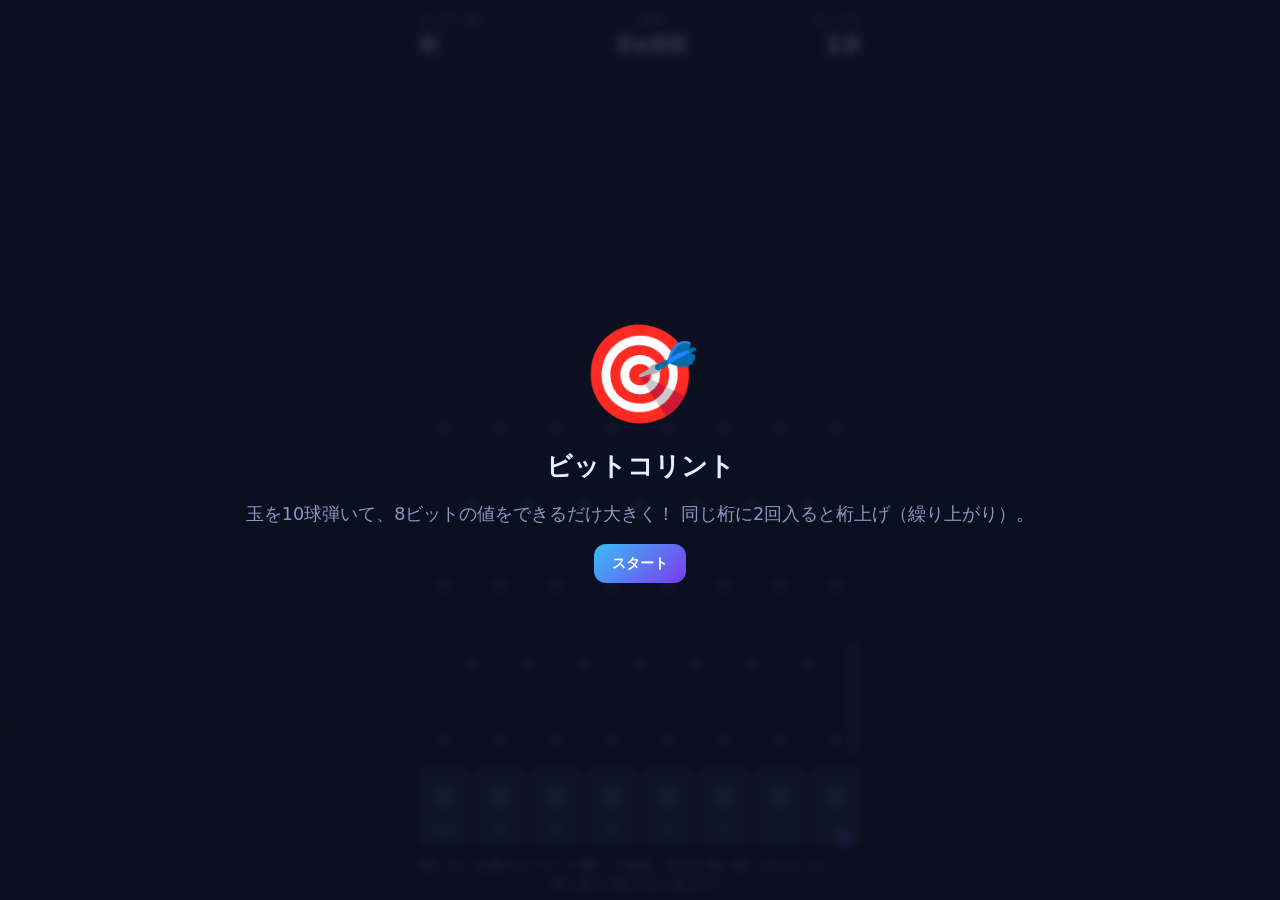
==== commit 5d5bd9b7: "Replace app with single game: Bit Corinth (pachinko-style bit board) Per the user's decision to focu" ====
--- a/index.html
+++ b/index.html
@@ -4,8 +4,8 @@
     <meta charset="UTF-8" />
     <meta name="viewport" content="width=device-width, initial-scale=1, viewport-fit=cover" />
     <meta name="theme-color" content="#0b1020" />
-    <meta name="description" content="2進数・16進数を楽しく学ぶミニゲーム集。ビットをタップして数字を作ろう。" />
-    <title>ビットゲーム | 2進数・16進数で遊ぶ</title>
+    <meta name="description" content="玉を弾いてビットを立てるコリントゲーム。2進数・16進数と繰り上がりを物理で学ぶ。" />
+    <title>ビットコリント | 2進数・16進数で遊ぶ</title>
     <link rel="manifest" href="manifest.webmanifest" />
     <link rel="icon" href="icons/icon.svg" type="image/svg+xml" />
     <link rel="apple-touch-icon" href="icons/icon-192.png" />
@@ -13,36 +13,43 @@
   </head>
   <body>
     <div class="app">
-      <main class="menu">
-        <h1 class="menu__title">ビットゲーム</h1>
-        <p class="menu__sub">ビットをタップして数字を作る。2進数と16進数が遊びながら身につく。</p>
+      <div class="hud">
+        <div class="hud__block">
+          <span class="hud__label">スコア（値）</span>
+          <span class="hud__value" id="value">0</span>
+        </div>
+        <div class="hud__block" style="text-align: center">
+          <span class="hud__label">16進</span>
+          <span class="hud__value" id="hex">0x00</span>
+        </div>
+        <div class="hud__block" style="text-align: right">
+          <span class="hud__label">のこり玉</span>
+          <span class="hud__value" id="balls">10</span>
+        </div>
+      </div>
 
-        <a class="card card--a" href="tower.html">
-          <div class="card__emoji">🗼</div>
-          <div class="card__name">ビットタワー <span class="badge">おすすめ</span></div>
-          <div class="card__desc">
-            「＋N」を足していってビットを積み上げろ。桁がFを超えると桁上がりでレベルアップ！
-          </div>
-        </a>
+      <div class="board-wrap" id="boardWrap">
+        <canvas id="board"></canvas>
+      </div>
 
-        <a class="card card--b" href="blitz.html">
-          <div class="card__emoji">⚡</div>
-          <div class="card__name">ビットブリッツ</div>
-          <div class="card__desc">
-            制限時間内にお題を変換！コンボを繋いでハイスコアを狙う反射スコアアタック。
-          </div>
-        </a>
-
-        <a class="card card--c" href="drop.html">
-          <div class="card__emoji">🧩</div>
-          <div class="card__name">ビットドロップ</div>
-          <div class="card__desc">
-            落ちてくる数字ブロックを、着地前にスイッチを合わせて消せ。積むとゲームオーバー。
-          </div>
-        </a>
-      </main>
+      <p class="prompt">
+        押している間チャージ → 離して発射。左ほど高い桁（入りにくい）。同じ桁に2回入ると桁上げ！
+      </p>
     </div>
 
+    <div class="screenflash" id="screenflash"></div>
+    <div class="bigmsg" id="bigmsg" aria-hidden="true"></div>
+
+    <div class="overlay" id="overlay">
+      <div class="overlay__big">🎯</div>
+      <div class="overlay__title">ビットコリント</div>
+      <div class="overlay__stat" id="overlayText">
+        玉を10球弾いて、8ビットの値をできるだけ大きく！ 同じ桁に2回入ると桁上げ（繰り上がり）。
+      </div>
+      <button class="btn btn--primary" id="startBtn">スタート</button>
+    </div>
+
+    <script type="module" src="js/corinth.js"></script>
     <script type="module" src="js/pwa.js"></script>
   </body>
 </html>
--- a/css/styles.css
+++ b/css/styles.css
@@ -112,6 +112,32 @@
   box-shadow: 0 0 0 3px color-mix(in srgb, var(--success) 70%, transparent);
 }
 
+/* チュートリアル:次に押すべきビットを光らせる */
+.bit__cell.hint-target {
+  animation: hintTarget 1s ease-in-out infinite;
+  box-shadow: 0 0 0 3px var(--accent), 0 0 20px color-mix(in srgb, var(--accent) 70%, transparent);
+}
+
+@keyframes hintTarget {
+  0%, 100% { box-shadow: 0 0 0 3px var(--accent); }
+  50% { box-shadow: 0 0 0 5px var(--accent), 0 0 26px color-mix(in srgb, var(--accent) 80%, transparent); }
+}
+
+/* 繰り上がりの連鎖:変化したビットを下の桁から順に光らせる */
+.bit__cell.ripple {
+  animation: ripple 0.42s ease;
+}
+
+@keyframes ripple {
+  0% { transform: scale(1); }
+  35% {
+    transform: scale(1.22) translateY(-6px);
+    box-shadow: 0 0 0 4px color-mix(in srgb, var(--success) 75%, transparent);
+    filter: brightness(1.5);
+  }
+  100% { transform: scale(1); }
+}
+
 @keyframes pop {
   0% { transform: scale(1); }
   40% { transform: scale(1.18); }
@@ -594,6 +620,37 @@
   box-shadow: 0 6px 22px color-mix(in srgb, var(--accent) 40%, transparent);
 }
 
+/* チュートリアルのコーチ吹き出し */
+.coach {
+  position: fixed;
+  left: 50%;
+  bottom: calc(16px + env(safe-area-inset-bottom));
+  transform: translateX(-50%);
+  width: min(92%, 440px);
+  z-index: 58;
+  background: var(--panel);
+  border: 1px solid var(--accent);
+  border-radius: 16px;
+  padding: 14px 16px;
+  box-shadow: 0 10px 40px rgba(0, 0, 0, 0.5);
+}
+
+.coach[hidden] {
+  display: none;
+}
+
+.coach__text {
+  margin: 0 0 10px;
+  font-size: 0.98rem;
+  line-height: 1.6;
+}
+
+.coach__row {
+  display: flex;
+  justify-content: flex-end;
+  gap: 10px;
+}
+
 .bigmsg {
   position: fixed;
   inset: 0;
@@ -620,6 +677,25 @@
   100% { opacity: 0; transform: scale(1) translateY(-24px); }
 }
 
+/* ============ Corinth（コリント）専用 ============ */
+.board-wrap {
+  flex: 1;
+  position: relative;
+  margin: 8px 0;
+  border-radius: 16px;
+  overflow: hidden;
+  background: linear-gradient(180deg, #131a2e, #0b1020);
+  touch-action: none;
+  user-select: none;
+}
+
+#board {
+  display: block;
+  width: 100%;
+  height: 100%;
+  touch-action: none;
+}
+
 @media (prefers-reduced-motion: reduce) {
   * {
     animation-duration: 0.001s !important;
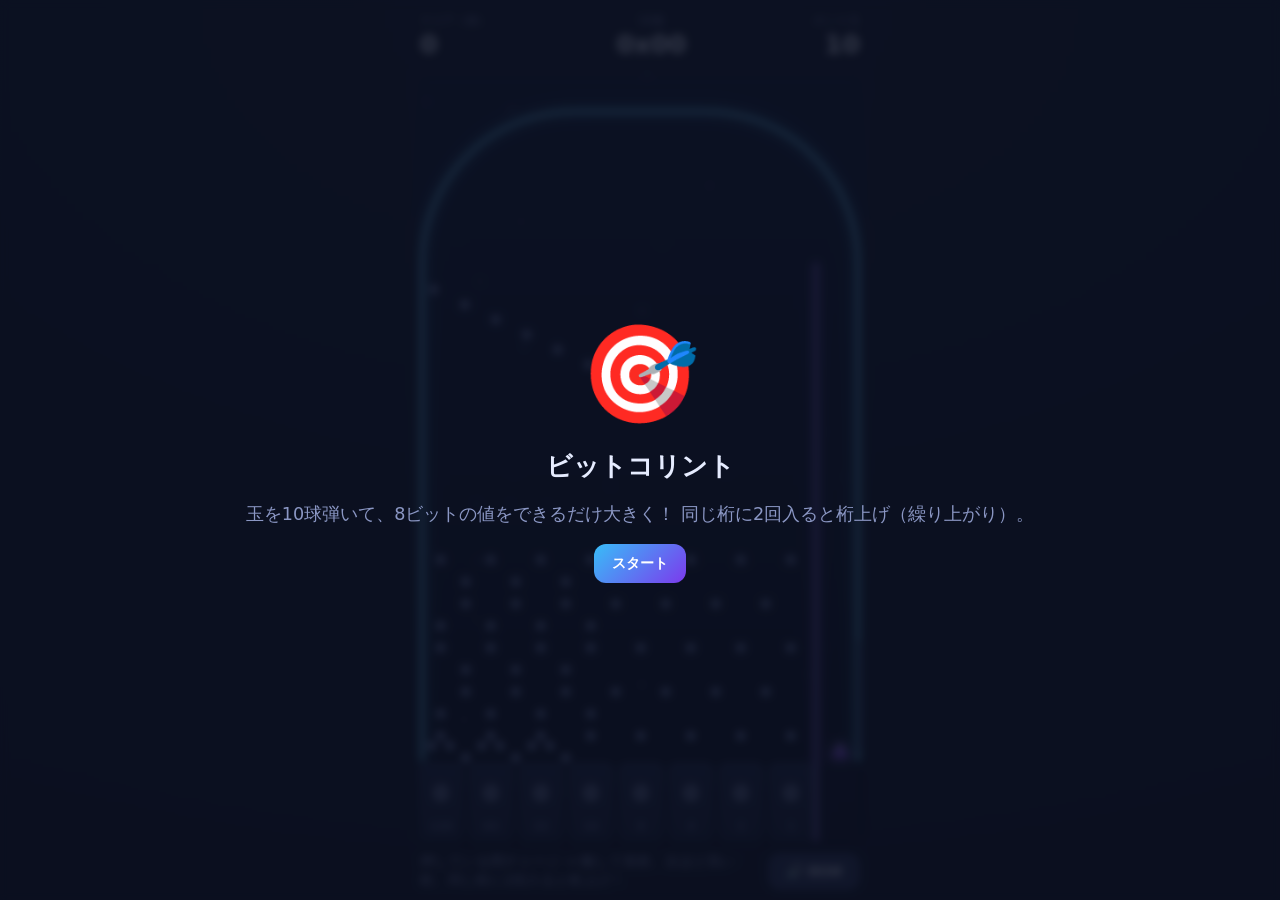
==== commit 15636849: "Tune pegs for high-bit difficulty, neon graphics overhaul, chiptune BGM Difficulty (upper bits were " ====
--- a/index.html
+++ b/index.html
@@ -32,9 +32,12 @@
         <canvas id="board"></canvas>
       </div>
 
-      <p class="prompt">
-        押している間チャージ → 離して発射。左ほど高い桁（入りにくい）。同じ桁に2回入ると桁上げ！
-      </p>
+      <div class="controls" style="padding: 0 4px 10px">
+        <p class="prompt" style="margin: 0; text-align: left; flex: 1">
+          押している間チャージ → 離して発射。左ほど高い桁。同じ桁に2回入ると桁上げ！
+        </p>
+        <button class="btn" id="musicBtn" type="button" style="white-space: nowrap">🔊 BGM</button>
+      </div>
     </div>
 
     <div class="screenflash" id="screenflash"></div>
